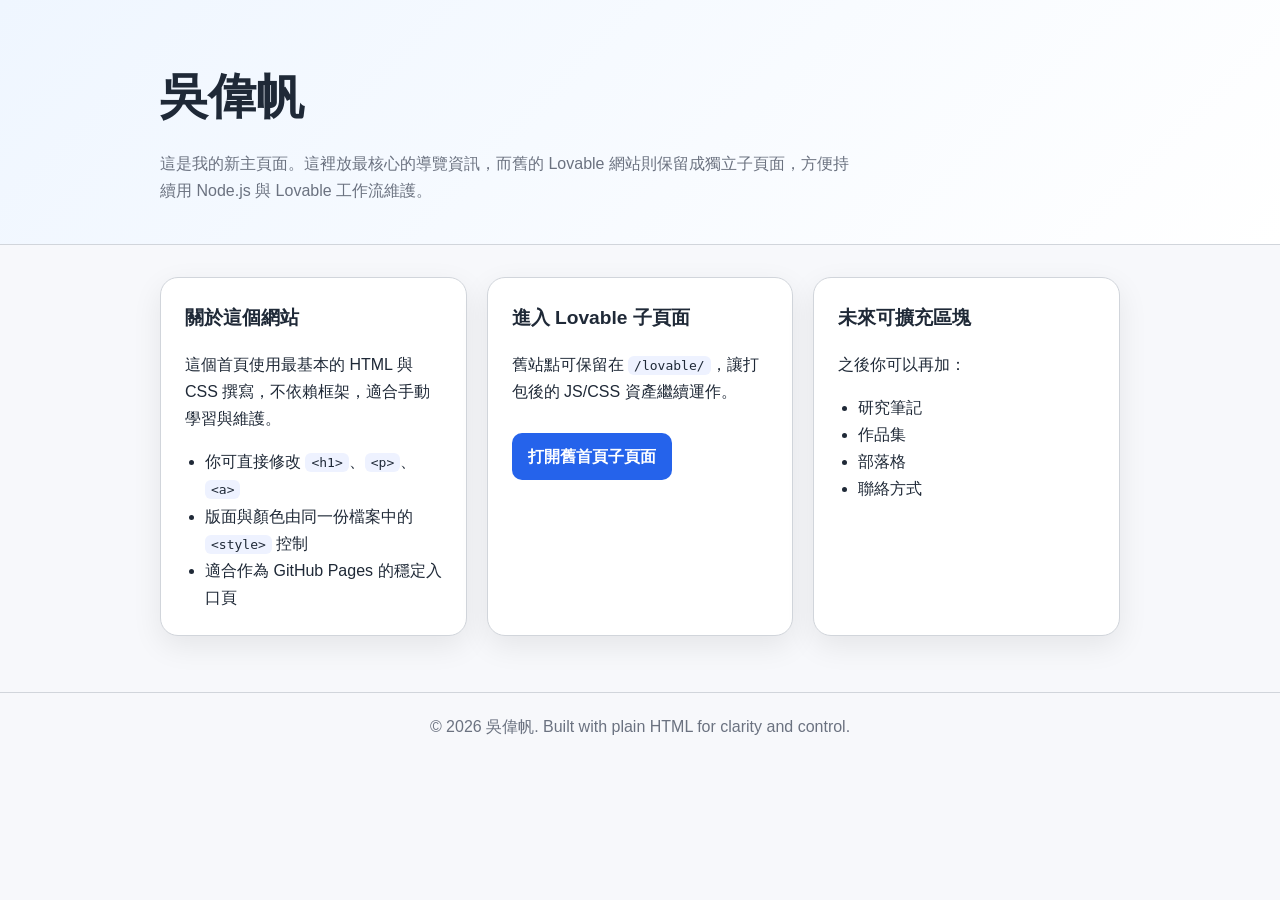
==== index.html @ 22541777 "Rename index.new-homepage.example.html to index.html" ====
<!doctype html>
<html lang="zh-Hant">
<head>
  <meta charset="UTF-8">
  <meta name="viewport" content="width=device-width, initial-scale=1.0">
  <title>吳偉帆 | 個人首頁</title>
  <meta name="description" content="吳偉帆的個人首頁：研究、筆記、作品與子頁面入口。">
  <style>
    :root {
      --bg: #f7f8fb;
      --card: #ffffff;
      --text: #1f2937;
      --muted: #6b7280;
      --line: #d1d5db;
      --accent: #2563eb;
      --accent-2: #1d4ed8;
      --shadow: 0 10px 30px rgba(0,0,0,0.08);
    }
    * { box-sizing: border-box; }
    body {
      margin: 0;
      font-family: Arial, "Noto Sans TC", sans-serif;
      background: var(--bg);
      color: var(--text);
      line-height: 1.7;
    }
    header {
      background: linear-gradient(135deg, #eff6ff, #ffffff);
      border-bottom: 1px solid var(--line);
      padding: 56px 20px 40px;
    }
    .container {
      width: min(960px, calc(100% - 32px));
      margin: 0 auto;
    }
    h1 {
      margin: 0 0 12px;
      font-size: clamp(2rem, 4vw, 3rem);
    }
    .lead {
      margin: 0;
      color: var(--muted);
      max-width: 700px;
    }
    main {
      padding: 32px 0 56px;
    }
    .grid {
      display: grid;
      grid-template-columns: repeat(auto-fit, minmax(260px, 1fr));
      gap: 20px;
    }
    .card {
      background: var(--card);
      border: 1px solid var(--line);
      border-radius: 18px;
      padding: 24px;
      box-shadow: var(--shadow);
    }
    .card h2 {
      margin-top: 0;
      font-size: 1.2rem;
    }
    .button {
      display: inline-block;
      margin-top: 12px;
      padding: 10px 16px;
      background: var(--accent);
      color: white;
      text-decoration: none;
      border-radius: 10px;
      font-weight: 700;
    }
    .button:hover {
      background: var(--accent-2);
    }
    footer {
      border-top: 1px solid var(--line);
      padding: 20px;
      color: var(--muted);
      text-align: center;
    }
    ul {
      padding-left: 20px;
      margin-bottom: 0;
    }
    code {
      background: #eef2ff;
      padding: 2px 6px;
      border-radius: 6px;
    }
  </style>
</head>
<body>
  <header>
    <div class="container">
      <h1>吳偉帆</h1>
      <p class="lead">這是我的新主頁面。這裡放最核心的導覽資訊，而舊的 Lovable 網站則保留成獨立子頁面，方便持續用 Node.js 與 Lovable 工作流維護。</p>
    </div>
  </header>

  <main>
    <div class="container">
      <section class="grid">
        <article class="card">
          <h2>關於這個網站</h2>
          <p>這個首頁使用最基本的 HTML 與 CSS 撰寫，不依賴框架，適合手動學習與維護。</p>
          <ul>
            <li>你可直接修改 <code>&lt;h1&gt;</code>、<code>&lt;p&gt;</code>、<code>&lt;a&gt;</code></li>
            <li>版面與顏色由同一份檔案中的 <code>&lt;style&gt;</code> 控制</li>
            <li>適合作為 GitHub Pages 的穩定入口頁</li>
          </ul>
        </article>

        <article class="card">
          <h2>進入 Lovable 子頁面</h2>
          <p>舊站點可保留在 <code>/lovable/</code>，讓打包後的 JS/CSS 資產繼續運作。</p>
          <a class="button" href="/lovable/">打開舊首頁子頁面</a>
        </article>

        <article class="card">
          <h2>未來可擴充區塊</h2>
          <p>之後你可以再加：</p>
          <ul>
            <li>研究筆記</li>
            <li>作品集</li>
            <li>部落格</li>
            <li>聯絡方式</li>
          </ul>
        </article>
      </section>
    </div>
  </main>

  <footer>
    © 2026 吳偉帆. Built with plain HTML for clarity and control.
  </footer>
</body>
</html>
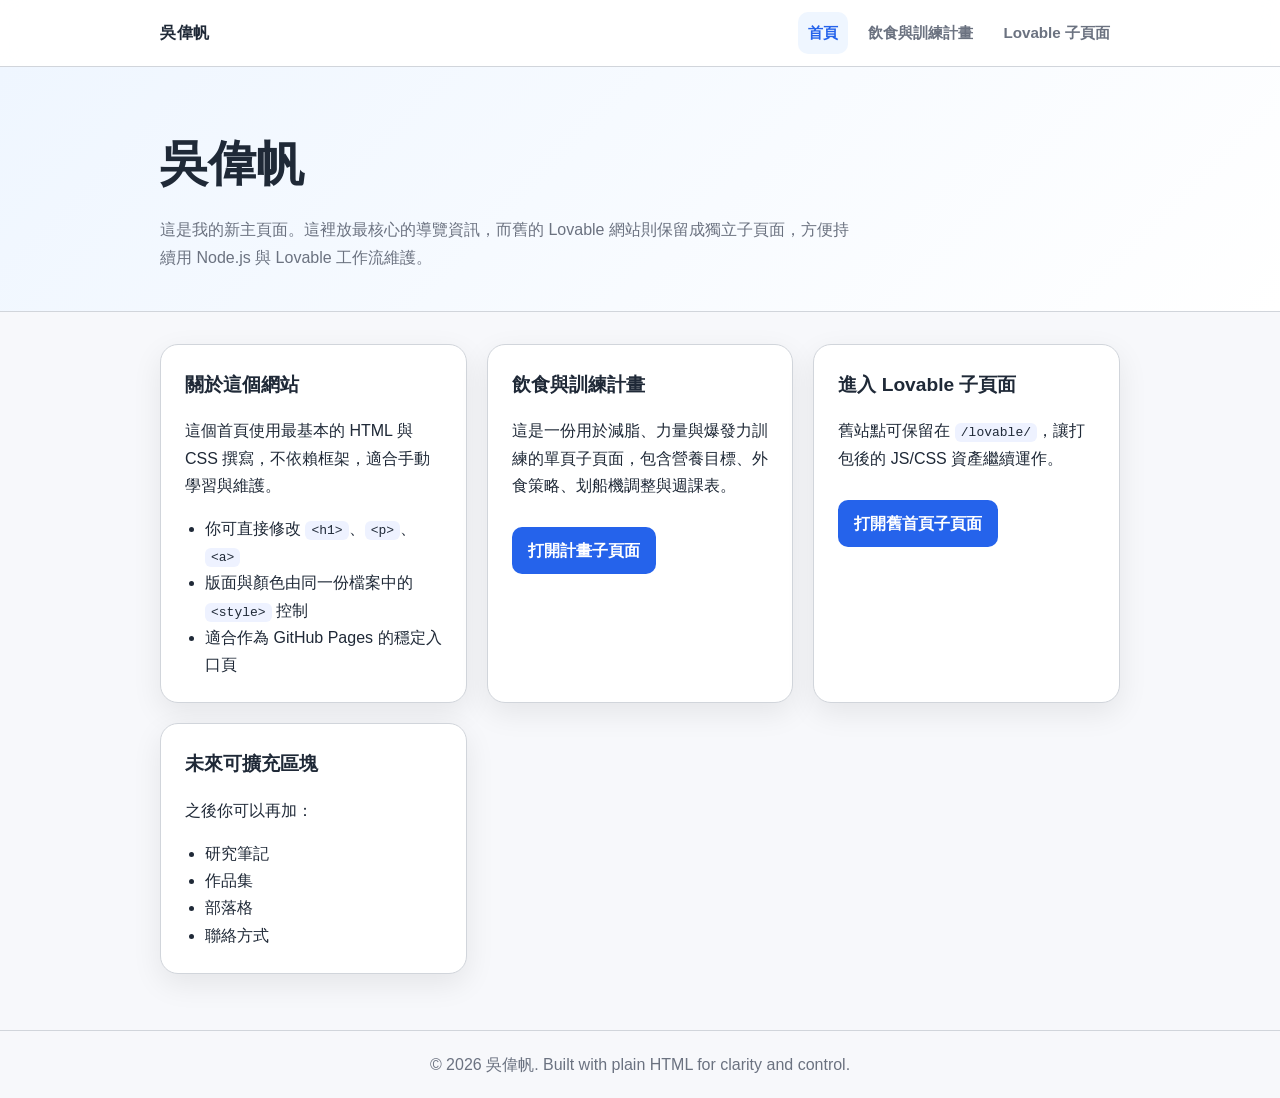
==== commit e61e1c79: "Add navigation link to training plan page" ====
--- a/index.html
+++ b/index.html
@@ -24,6 +24,48 @@
       color: var(--text);
       line-height: 1.7;
     }
+    .site-nav {
+      position: sticky;
+      top: 0;
+      z-index: 20;
+      background: rgba(255, 255, 255, 0.9);
+      border-bottom: 1px solid var(--line);
+      backdrop-filter: blur(12px);
+    }
+    .nav-inner {
+      width: min(960px, calc(100% - 32px));
+      margin: 0 auto;
+      display: flex;
+      align-items: center;
+      justify-content: space-between;
+      gap: 16px;
+      padding: 12px 0;
+    }
+    .brand {
+      color: var(--text);
+      font-weight: 800;
+      text-decoration: none;
+      letter-spacing: 0.04em;
+    }
+    .nav-links {
+      display: flex;
+      gap: 10px;
+      flex-wrap: wrap;
+      justify-content: flex-end;
+    }
+    .nav-links a {
+      color: var(--muted);
+      text-decoration: none;
+      font-size: 0.95rem;
+      font-weight: 700;
+      padding: 8px 10px;
+      border-radius: 10px;
+    }
+    .nav-links a:hover,
+    .nav-links a.active {
+      color: var(--accent);
+      background: #eff6ff;
+    }
     header {
       background: linear-gradient(135deg, #eff6ff, #ffffff);
       border-bottom: 1px solid var(--line);
@@ -89,9 +131,29 @@
       padding: 2px 6px;
       border-radius: 6px;
     }
+    @media (max-width: 640px) {
+      .nav-inner {
+        align-items: flex-start;
+        flex-direction: column;
+      }
+      .nav-links {
+        justify-content: flex-start;
+      }
+    }
   </style>
 </head>
 <body>
+  <nav class="site-nav" aria-label="主導覽列">
+    <div class="nav-inner">
+      <a class="brand" href="/">吳偉帆</a>
+      <div class="nav-links">
+        <a class="active" href="/">首頁</a>
+        <a href="/training-plan.html">飲食與訓練計畫</a>
+        <a href="/lovable/index.html">Lovable 子頁面</a>
+      </div>
+    </div>
+  </nav>
+
   <header>
     <div class="container">
       <h1>吳偉帆</h1>
@@ -113,9 +175,15 @@
         </article>
 
         <article class="card">
+          <h2>飲食與訓練計畫</h2>
+          <p>這是一份用於減脂、力量與爆發力訓練的單頁子頁面，包含營養目標、外食策略、划船機調整與週課表。</p>
+          <a class="button" href="/training-plan.html">打開計畫子頁面</a>
+        </article>
+
+        <article class="card">
           <h2>進入 Lovable 子頁面</h2>
           <p>舊站點可保留在 <code>/lovable/</code>，讓打包後的 JS/CSS 資產繼續運作。</p>
-          <a class="button" href="/lovable/">打開舊首頁子頁面</a>
+          <a class="button" href="/lovable/index.html">打開舊首頁子頁面</a>
         </article>
 
         <article class="card">
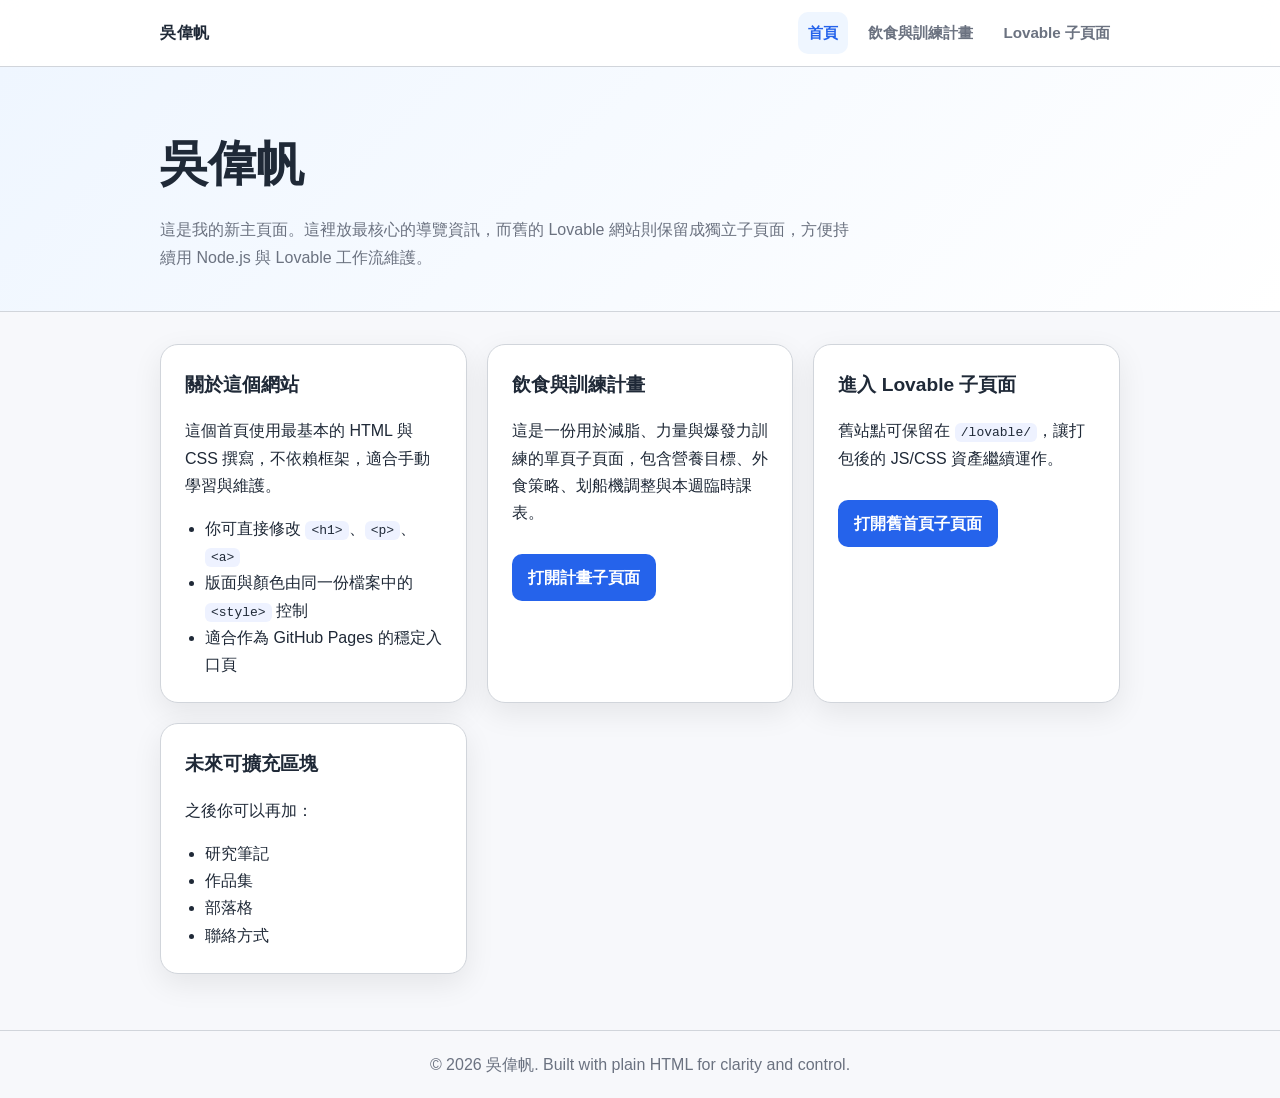
==== commit 33385d0d: "Point homepage navigation to updated training plan" ====
--- a/index.html
+++ b/index.html
@@ -148,7 +148,7 @@
       <a class="brand" href="/">吳偉帆</a>
       <div class="nav-links">
         <a class="active" href="/">首頁</a>
-        <a href="/training-plan.html">飲食與訓練計畫</a>
+        <a href="/training-plan-v2.html">飲食與訓練計畫</a>
         <a href="/lovable/index.html">Lovable 子頁面</a>
       </div>
     </div>
@@ -176,8 +176,8 @@
 
         <article class="card">
           <h2>飲食與訓練計畫</h2>
-          <p>這是一份用於減脂、力量與爆發力訓練的單頁子頁面，包含營養目標、外食策略、划船機調整與週課表。</p>
-          <a class="button" href="/training-plan.html">打開計畫子頁面</a>
+          <p>這是一份用於減脂、力量與爆發力訓練的單頁子頁面，包含營養目標、外食策略、划船機調整與本週臨時課表。</p>
+          <a class="button" href="/training-plan-v2.html">打開計畫子頁面</a>
         </article>
 
         <article class="card">
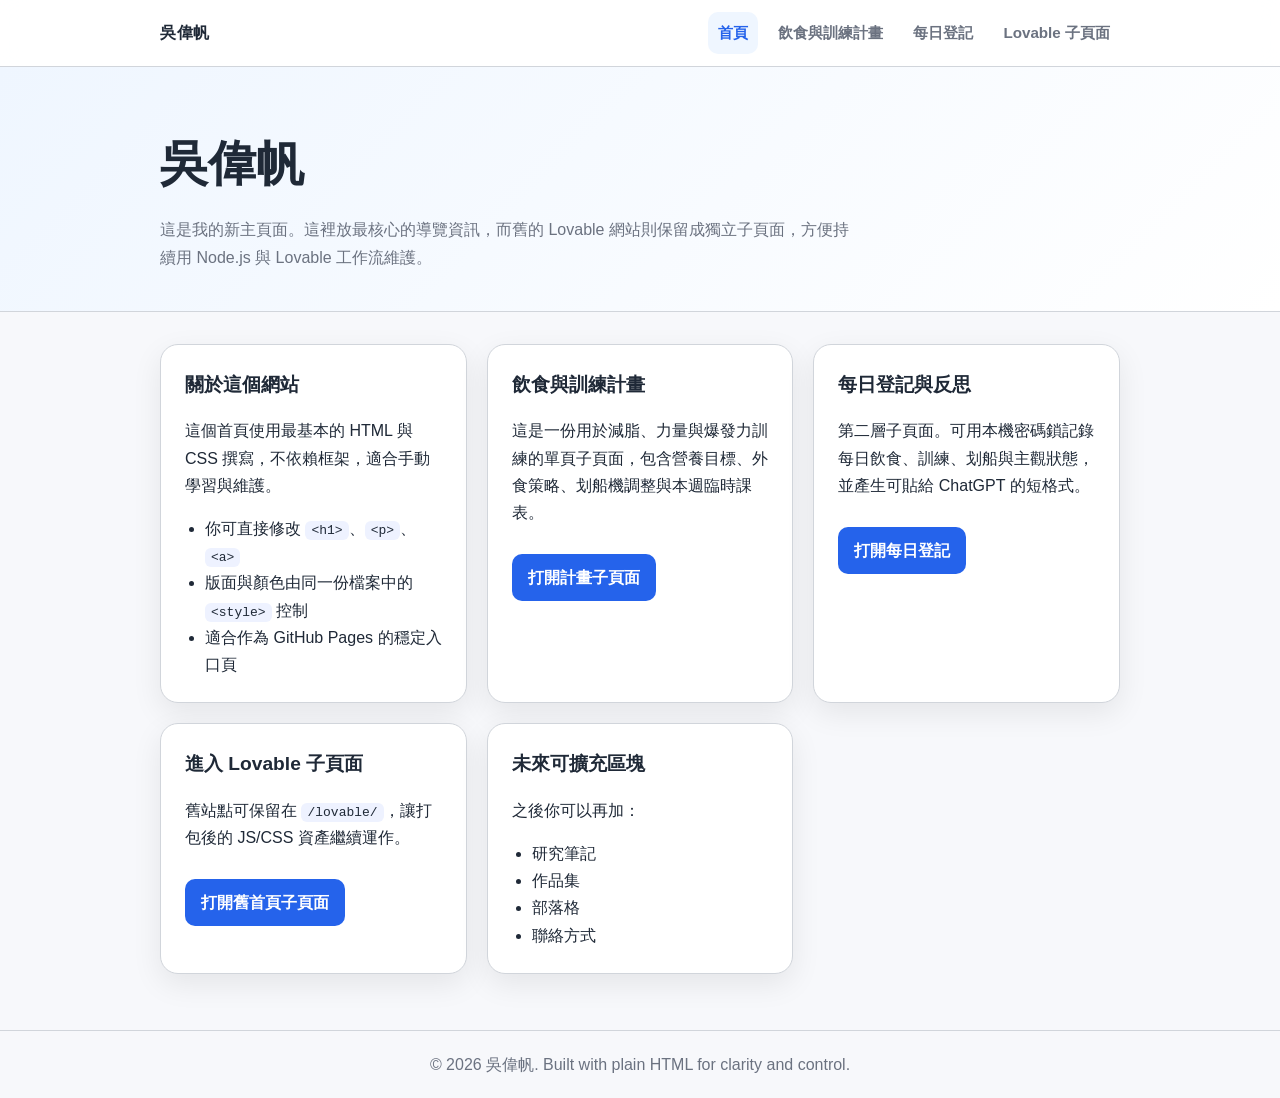
==== commit 66e9f179: "Link daily log page from homepage" ====
--- a/index.html
+++ b/index.html
@@ -149,6 +149,7 @@
       <div class="nav-links">
         <a class="active" href="/">首頁</a>
         <a href="/training-plan-v2.html">飲食與訓練計畫</a>
+        <a href="/training-plan/daily-log.html">每日登記</a>
         <a href="/lovable/index.html">Lovable 子頁面</a>
       </div>
     </div>
@@ -178,6 +179,12 @@
           <h2>飲食與訓練計畫</h2>
           <p>這是一份用於減脂、力量與爆發力訓練的單頁子頁面，包含營養目標、外食策略、划船機調整與本週臨時課表。</p>
           <a class="button" href="/training-plan-v2.html">打開計畫子頁面</a>
+        </article>
+
+        <article class="card">
+          <h2>每日登記與反思</h2>
+          <p>第二層子頁面。可用本機密碼鎖記錄每日飲食、訓練、划船與主觀狀態，並產生可貼給 ChatGPT 的短格式。</p>
+          <a class="button" href="/training-plan/daily-log.html">打開每日登記</a>
         </article>
 
         <article class="card">
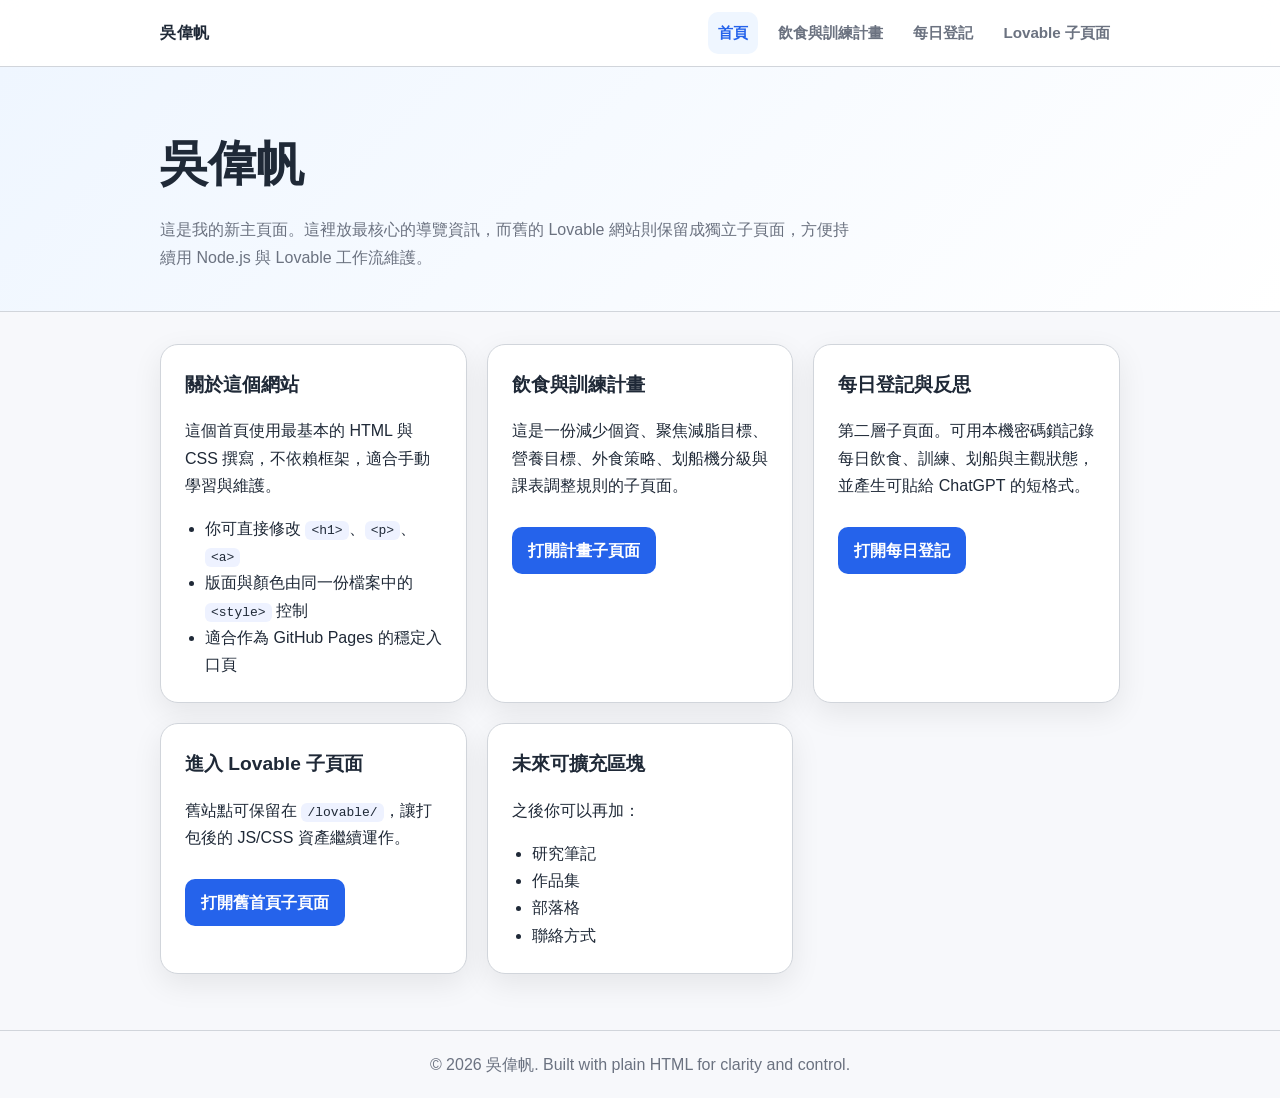
==== commit 1b7b3a6f: "Point homepage to privacy-trimmed training plan" ====
--- a/index.html
+++ b/index.html
@@ -148,7 +148,7 @@
       <a class="brand" href="/">吳偉帆</a>
       <div class="nav-links">
         <a class="active" href="/">首頁</a>
-        <a href="/training-plan-v2.html">飲食與訓練計畫</a>
+        <a href="/training-plan-v3.html">飲食與訓練計畫</a>
         <a href="/training-plan/daily-log.html">每日登記</a>
         <a href="/lovable/index.html">Lovable 子頁面</a>
       </div>
@@ -177,8 +177,8 @@
 
         <article class="card">
           <h2>飲食與訓練計畫</h2>
-          <p>這是一份用於減脂、力量與爆發力訓練的單頁子頁面，包含營養目標、外食策略、划船機調整與本週臨時課表。</p>
-          <a class="button" href="/training-plan-v2.html">打開計畫子頁面</a>
+          <p>這是一份減少個資、聚焦減脂目標、營養目標、外食策略、划船機分級與課表調整規則的子頁面。</p>
+          <a class="button" href="/training-plan-v3.html">打開計畫子頁面</a>
         </article>
 
         <article class="card">
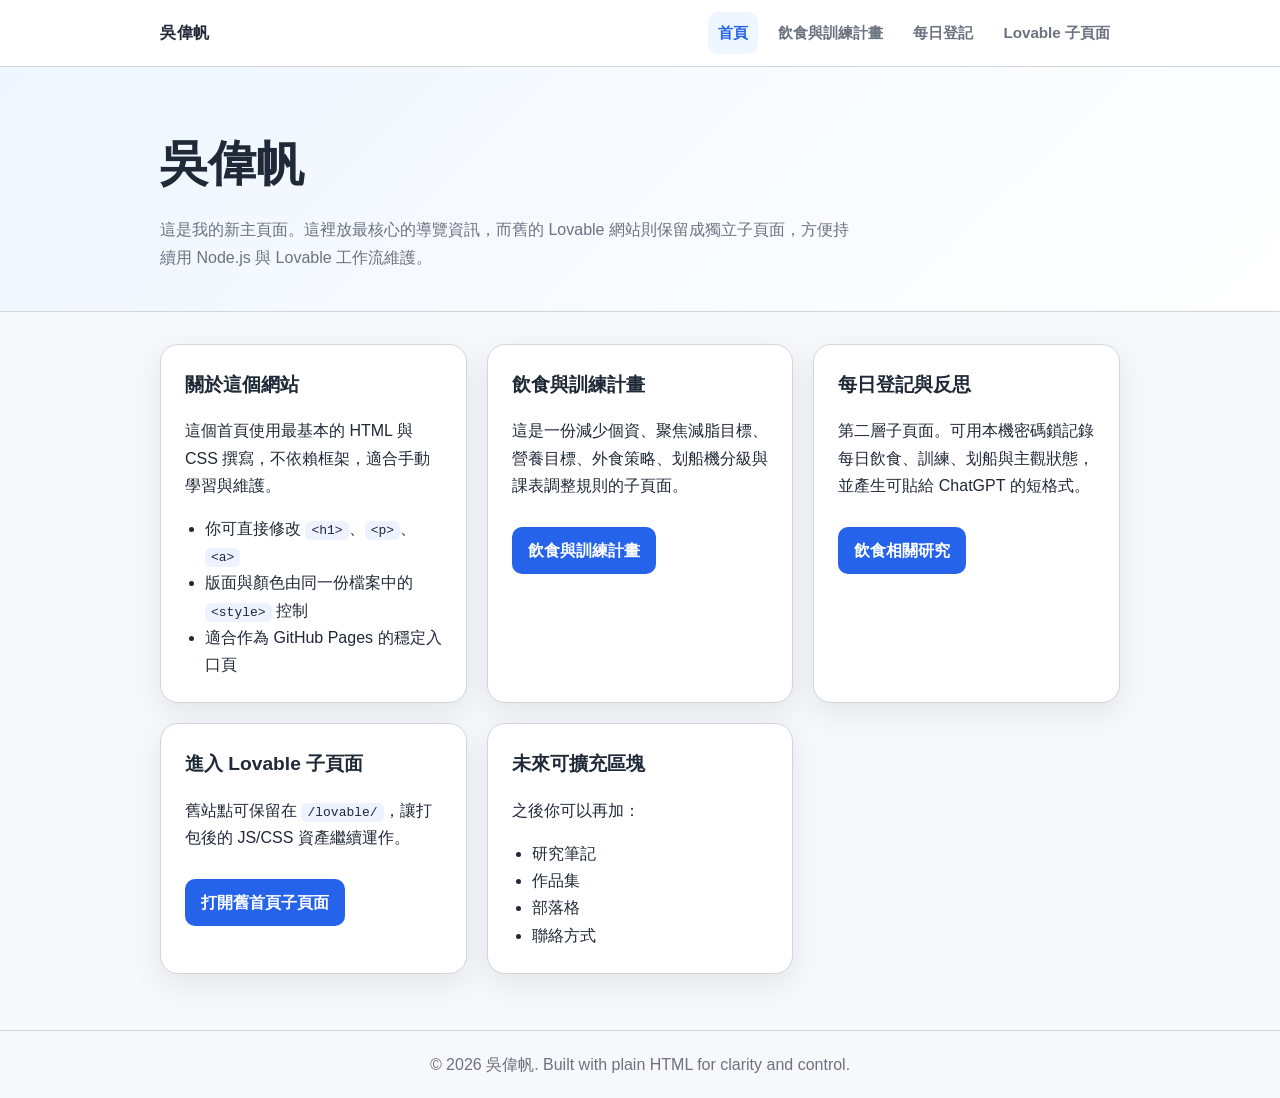
==== commit b85601b8: "Update links in index.html for training plan and research" ====
--- a/index.html
+++ b/index.html
@@ -178,13 +178,13 @@
         <article class="card">
           <h2>飲食與訓練計畫</h2>
           <p>這是一份減少個資、聚焦減脂目標、營養目標、外食策略、划船機分級與課表調整規則的子頁面。</p>
-          <a class="button" href="/training-plan-v3.html">打開計畫子頁面</a>
+          <a class="button" href="/training-plan.html">飲食與訓練計畫</a>
         </article>
 
         <article class="card">
           <h2>每日登記與反思</h2>
           <p>第二層子頁面。可用本機密碼鎖記錄每日飲食、訓練、划船與主觀狀態，並產生可貼給 ChatGPT 的短格式。</p>
-          <a class="button" href="/training-plan/daily-log.html">打開每日登記</a>
+          <a class="button" href="/Nutrition-related research.html">飲食相關研究</a>
         </article>
 
         <article class="card">
